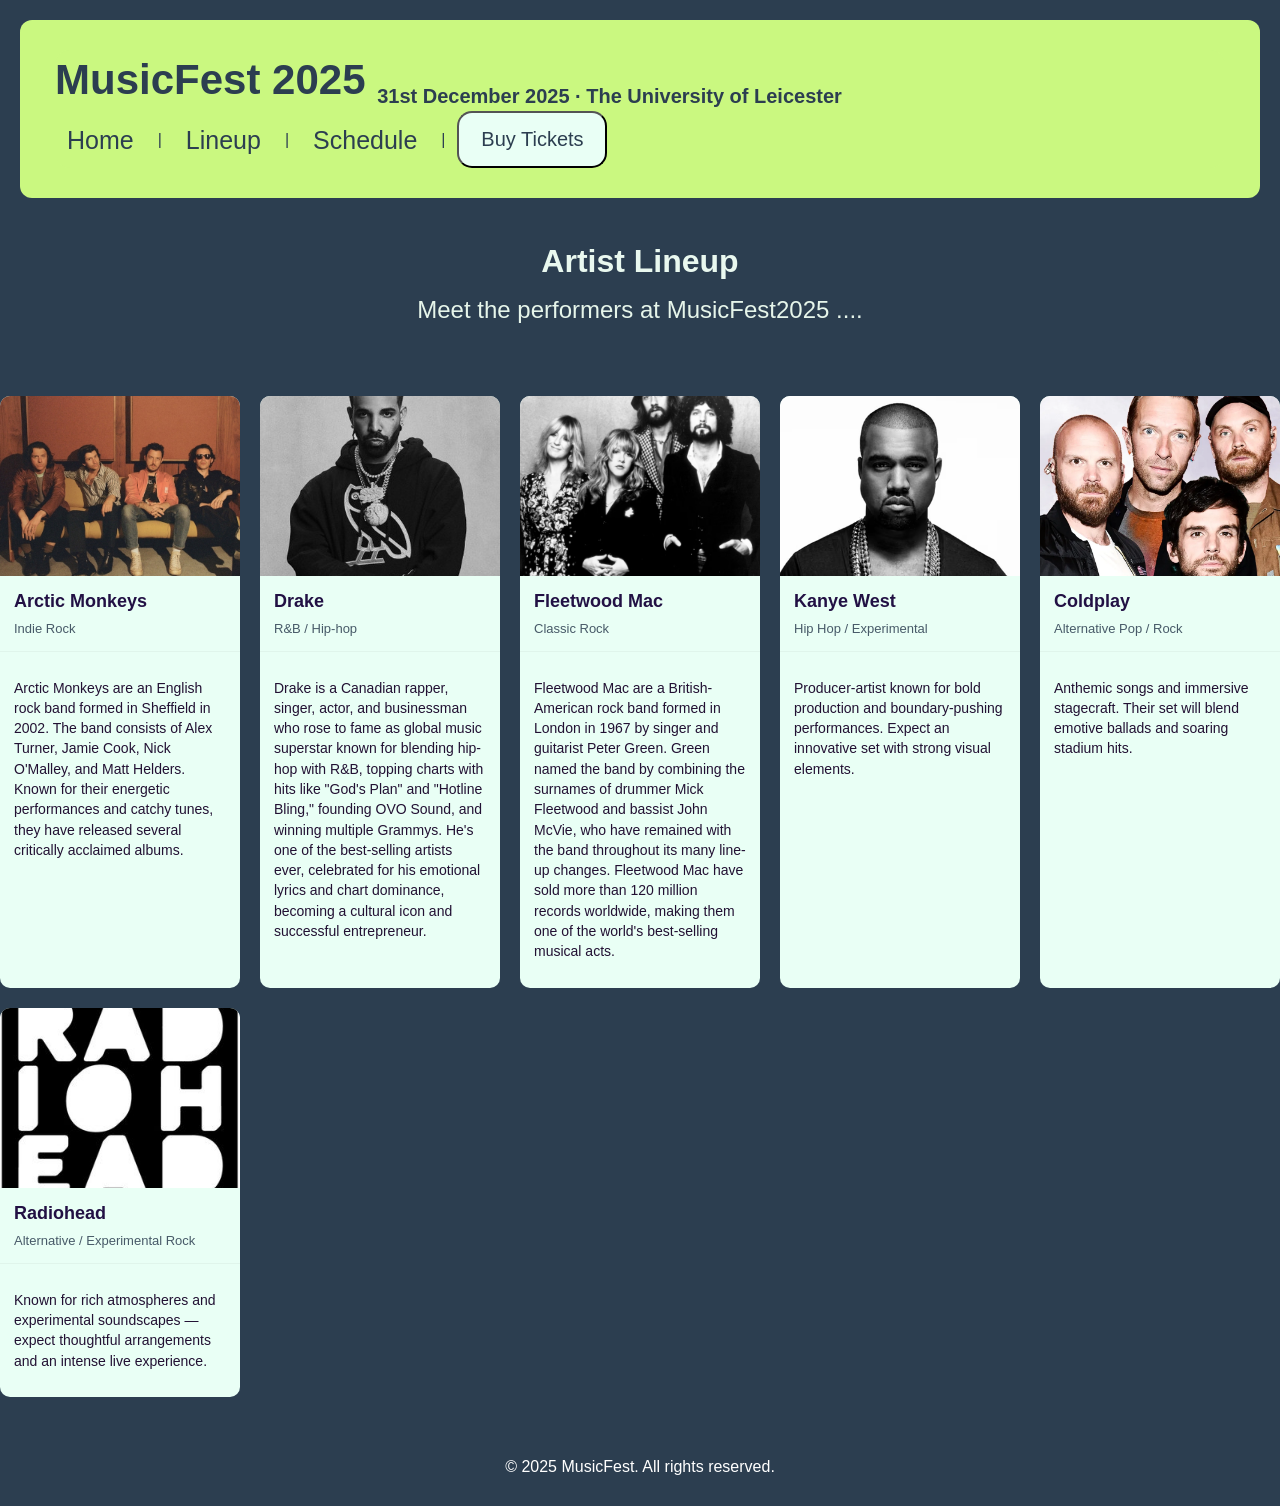
==== Website/lineup.html @ 36ed33a8 "Prepare website for GitHub Pages and showcase it in the README Lowercase the .HTML/.CSS file extensi" ====
<!DOCTYPE html>
<html lang = "en">
<head>
    <meta charset="UTF-8">
    <meta name="viewport" content="width=device-width, initial-scale=1">
    <title> MusicFest - Lineup </title>
    <link rel="stylesheet" href="styles.css">
</head>

<body>
    <header class = "site-header">
        <div class = "topbar">
            <h1 class= "site-title"> MusicFest 2025 <sub style="font-size: 20px;">31st December 2025 · The University of Leicester</sub></h1>
            <nav class = "main-nav">
                <a href="index.html"> Home </a> |
                <a href="lineup.html"> Lineup </a> |
                <a href="schedule.html"> Schedule </a>|
                <button onclick="location.href='tickets.html'"> Buy Tickets </button>
            </nav>
        </div>
    </header>

    <main>
        <section class ="page-intro">
            <h2> Artist Lineup</h2>
            <p> Meet the performers at MusicFest2025 .... </p>
        </section>

        <section class = "lineup-grid">
            <!-- Figure/article/figcaption used for each individual Artist -->
            <article class = "artist-card" id = "artist-arctic-monkeys">
                <figure>
                    <img src="images/arctic_monkeys.jpg" alt="Arctic Monkeys">
                    <figcaption>
                        <h3> Arctic Monkeys </h3>
                        <p class = "genre"> Indie Rock </p>
                    </figcaption>
                </figure>
                    
                <div class = "bio">
                    <p> Arctic Monkeys are an English rock band formed in Sheffield in 2002. The band consists of Alex Turner, Jamie Cook, Nick O'Malley, and Matt Helders. Known for their energetic performances and catchy tunes, they have released several critically acclaimed albums. </p>
                </div>
            </article>
            
            <article class = "artist-card" id = "artist-drake">
                <figure>
                    <img src="images/drake.jpg" alt="Drake">
                    <figcaption>
                        <h3> Drake </h3>
                        <p class = "genre"> R&B / Hip-hop</p>
                    </figcaption>
                </figure>
                    
                <div class = "bio">
                    <p> Drake is a Canadian rapper, singer, actor, and businessman who rose to fame as global music superstar known for blending hip-hop with R&B, topping charts with hits like "God's Plan" and "Hotline Bling," founding OVO Sound, and winning multiple Grammys. He's one of the best-selling artists ever, celebrated for his emotional lyrics and chart dominance, becoming a cultural icon and successful entrepreneur. </p>
                </div>
            </article>

            <article class = "artist-card" id = "artist-fleetwood-mac">
                <figure>
                    <img src="images/fleetwood_mac.jpg" alt="Fleetwood Mac">
                    <figcaption>
                        <h3> Fleetwood Mac</h3>
                        <p class = "genre"> Classic Rock </p>
                    </figcaption>
                </figure>
                    
                <div class = "bio">
                    <p> Fleetwood Mac are a British-American rock band formed in London in 1967 by singer and guitarist Peter Green. Green named the band by combining the surnames of drummer Mick Fleetwood and bassist John McVie, who have remained with the band throughout its many line-up changes. Fleetwood Mac have sold more than 120 million records worldwide, making them one of the world's best-selling musical acts.</p>
                </div>
            </article>

            <article class="artist-card" id="artist-kanye-west">
                <figure>
                    <img src="images/kanye_west.jpg" alt="Kanye West portrait" />
                    <figcaption>
                        <h3>Kanye West</h3>
                        <p class="genre">Hip Hop / Experimental</p>
                    </figcaption>
                </figure>

                <div class="bio">
                  <p>Producer-artist known for bold production and boundary-pushing performances. Expect an innovative set with strong visual elements.</p>
                </div>
            </article>

            <article class="artist-card" id="artist-coldplay">
                <figure>
                    <img src="images/coldplay.jpg" alt="Coldplay live" />
                    <figcaption>
                        <h3>Coldplay</h3>
                        <p class="genre">Alternative Pop / Rock</p>
                    </figcaption>
                </figure>
                
                <div class="bio">
                  <p>Anthemic songs and immersive stagecraft. Their set will blend emotive ballads and soaring stadium hits.</p>
                </div>
              </article>

              <article class="artist-card" id="artist-radiohead">
                <figure>
                    <img src="images/radiohead.jpg" alt="Radiohead on stage" />
                    <figcaption>
                        <h3>Radiohead</h3>
                        <p class="genre">Alternative / Experimental Rock</p>
                    </figcaption>
                </figure>
                
                <div class="bio">
                  <p>Known for rich atmospheres and experimental soundscapes — expect thoughtful arrangements and an intense live experience.</p>
                </div>
              </article>
        </section>
    </main>
    
    <footer>
        <p> &copy; 2025 MusicFest. All rights reserved. </p>
    </footer>

    <script src="script.js"></script>
</body>
</html>
---- Website/styles.css ----
/* ------------- Shared Styles (Across All Pages) -------------- */
html,body{height: 100%;}
body{
    margin: 0;
    font-family: Arial, Helvetica, sans-serif;
    background-color: #2C3E50 ;
    -webkit-font-smoothing: antialiased;
    -moz-osx-font-smoothing: grayscale;
    line-height: 1.45;
}

/*Header Styles*/
.site-header{
    padding: 10px 15px;
    background-color: #caf880;
    border-radius: 12px;
    margin: 20px;
   }

.topbar{
    display: flex;
    justify-content: space-between;
    margin: 20px;
    background-color: #caf880;
    border-radius: 15px;
    flex-wrap: wrap;
    align-items: center;
}

.topbar h1{
    margin: 0;
}
.site-title {
    margin: 0;
    font-size: 42px;
    color: #2C3E50;
  }
.site-title .sub{font-size: 20px; color: #234; }

/* Navigation Styles */
.main-nav{
    display: flex;
    gap: 12px;
    align-items: center;
    color: #2C3E50;
}

.main-nav a{
    color:#2C3E50;
    text-decoration: none;
    font-size: 25px;
    font-family: Arial, sans-serif;
    padding: 8px 12px;
    border-radius: 8px;
    transition: background 0.18s, transform 0.12s;
}
.main-nav a:hover{background:rgba(44,62,80,0.06); transform: translateY(-2px);}
.main-nav a:active{background:(44,62,80,0.12) ; font-weight: 700;}

.topbar button{
    background-color:#E9FFF5;
    color: #2C3E50;
    border-radius: 15px;
    height:auto;
    width: 150px;
    padding: 15px;
    font-size: 20px;
    font-family: Arial, sans-serif;
    margin-right: 10px;
}
/* Page Layout Styles */
.main{
    max-width: 1200px;
    margin: 22px auto;
    padding: 0 18px 60px;
}
.page-intro {
    text-align: center;
    padding: 20px 24px;
    margin-bottom: 32px;
}
.page-intro h2 { margin: 0 0 8px; color: #E9F8EF; font-size: 32px;}
.page-intro p { margin: 0 0 16px; color: #E6F5EA; font-size: 24px}

/* Responsiveness */
@media (max-width: 900px) {
    .topbar { flex-direction: column; align-items: flex-start; gap: 12px; }
    .main-nav { width: 100%; justify-content: flex-start; gap: 8px; flex-wrap: wrap; }
    .artist-card img { height: 200px; }
    form#ticket-form { padding: 14px; }
}

/* Footer Styles */
footer{
    
    color: white;
    text-align: center;
    font-family: Arial, sans-serif;
    padding: 12px 0;
    margin-top: 30px;
}

/* ------------------- Home Page Styles -------------------*/

.main-layout{
    display: flex;
    gap: 20px;
    margin: 25px ;
}

/* All Right Column Styles */

.right-column{flex:1;}

.Artists-Container{
    width : 100%;
    max-width: fit-content;
    height : 910px;
    background-color: #E9FFF5;
    margin: 25px ;
    border-radius: 8px;
}
.Artists-Text{
    font-family: Arial, sans-serif;
    margin: 10px ;
    padding: 10px;
    padding-top: 40px;
    color: #2C3E50;
    font-size: 20px;
}
.Artists-Text h3{font-size: 45px; text-align: center;}

.gallery{
    display: grid;
    grid-template-columns: repeat(3,180px);
    gap: 30px 40px;
    justify-content: center;
    margin-top: 75px;
}

.artist{text-align: center;}
.artist img{
    width: 180px;
    height: 180px;
    object-fit: cover;
    border-radius: 4px;

}
.artist p{text-align: center; margin-top: 10px;}

/* All Left Column Styles */
.left-column{
    flex:2;
    gap: 20px;
    display: flex;
    flex-direction: column;
}

.left-column .Overview-Container, .left-column .Theme-Container, .right-column .Artists-Container{
    width: 95%;
}

iframe{
    flex-shrink: 0;
    padding: 20px;
    height:300px;
    width :300px ;
}

.Overview-Container{
    font-family: Arial, sans-serif;
    width : 100%;
    height : 500px;
    background-color: #1ABC9C;
    margin: 25px;
    display: flex;
    align-items: flex-start;
    gap : 20px;
    border-radius: 8px;
    
}
.Overview-Text{
    font-family: Arial, sans-serif;
    margin-left: 20px;
    flex: 1;
    color: #2C3E50;
    font-size: 18px;
}

.Overview-Text h3{font-size: 32px; margin-left: 20px;}

.Theme-Container{
    font-family: Arial, sans-serif;
    width : auto;
    height : 340px;
    background-color: #1ABC9C;
    margin: 25px ;
    border-radius: 8px;
}

.Theme-Text{
    font-family: Arial, sans-serif;
    margin: 25px ;
    padding: 10px;
    color: #2C3E50;
    font-size: 25px;
    text-align: center;
}

.Theme-Text h3{font-size: 32px; margin-left: 20px;}

/* ---------------------Lineup Page Styles -------------------*/

.lineup-grid {
    display: grid;
    grid-template-columns: repeat(auto-fit, minmax(240px, 1fr));
    gap: 20px;
  }
  .artist-card {
    background: #E9FFF5;
    border-radius: 10px;
    overflow: hidden;
    display: flex;
    flex-direction: column;
    transition: transform 0.18s, box-shadow 0.18s;
  }
  .artist-card:hover { transform: translateY(-6px); box-shadow: 0 10px 20px rgba(0,0,0,0.12); }
  .artist-card figure { margin: 0; }
  .artist-card img {
    width: 100%;
    height: 180px;
    object-fit: cover;
    display: block;
  }
  .artist-card figcaption {
    padding: 12px 14px;
    border-bottom: 1px solid rgba(0,0,0,0.04);
  }
  .artist-card h3 { margin: 0 0 6px; font-size: 18px; color: #214; }
  .artist-card .genre { font-size: 13px; margin: 0; color: #2C3E50; opacity: 0.85; }
  .artist-card .bio { padding: 12px 14px; font-size: 14px; color: #213; }

  /*----------------- Tickets Page Styles ------------------*/

  .form-section {
    max-width: 760px;
    margin: 5%;
    
  }
  form#ticket-form {
    background: #E9FFF5;
    border-radius: 10px;
    padding: 18px;
    display: grid;
    gap: 12px;
    box-shadow: 0 8px 18px rgba(0,0,0,0.06);
    width: 100%;
    margin-left: 35%;
  }

  /*Inputs*/

  label { font-weight: 600; font-size: 14px; color: #163B34; }
  input[type="text"], input[type="email"], input[type="tel"], input[type="number"], select, textarea {
    width: 95%;
    padding: 10px 12px;
    border-radius: 8px;
    border: 1px solid rgba(0,0,0,0.12);
    font-size: 14px;
    background: #fff;
  }
  input:focus, select:focus, textarea:focus {
    outline: 2px solid rgba(27,188,155,0.18);
    border-color: rgba(27,188,155,0.45);
  }
  
  /*Fieldset*/ 

  fieldset { border: none; padding: 0; margin: 0; display: flex; gap: 12px; flex-wrap: wrap; }
  legend { font-weight: 700; margin-bottom: 6px; }
  
  /*Terms*/
  label.terms { display: flex; align-items: center; gap: 8px; font-size: 14px; }
  
  /*Buttons*/
  .form-actions { display: flex; gap: 12px; align-items: center; }
  button[type="submit"], button[type="reset"], .main-nav a.button {
    background: #2C3E50;
    color: #fff;
    padding: 10px 18px;
    border: none;
    border-radius: 10px;
    cursor: pointer;
    font-weight: 700;
    transition: transform 0.12s, opacity 0.12s;
  }
  button[type="reset"] { background: rgba(44,62,80,0.14); color: #142; font-weight: 600; }
  button:hover { transform: translateY(-3px); opacity: 0.98; }
  
  /*Form Messages*/
  #form-messages { padding: 8px 10px; border-radius: 8px; min-height: 32px; font-weight: 700; }
  #form-messages.error { background: #FFE8E8; color: #8E1B1B; }
  #form-messages.success { background: #E9FFF5; color: #0B6A3E; }
  
  .required { color: #B22222; margin-left: 4px; }

  /*--------------- Schedule Page ---------------*/

  .filter-buttons { margin: 10px 0 ; display: flex; gap: 8px; flex-wrap: wrap; margin-left: 5%;  }
  .filter-btn {
    padding: 8px 12px;
    border-radius: 8px;
    border: none;
    background: #E9FFF5;
    cursor: pointer;
    font-weight: 700;
  }
  .filter-btn[aria-selected="true"], .filter-btn:focus { outline: 2px solid rgba(27,188,155,0.18); transform: translateY(-2px);}
  
  .schedule-table {
    width: 90%;
    border-collapse: collapse;
    background: #fff;
    border-radius: 8px;
    overflow: hidden;
    box-shadow: 0 10px 20px rgba(0,0,0,0.06);
    margin-left: 5%;
  }
  .schedule-table thead th {
    background: #caf880;
    text-align: left;
    padding: 12px;
    font-size: 14px;
    color: #2C3E50;
  }
  .schedule-table tbody td {
    padding: 12px;
    border-top: 1px solid rgba(0,0,0,0.06);
    color: #233;
  }
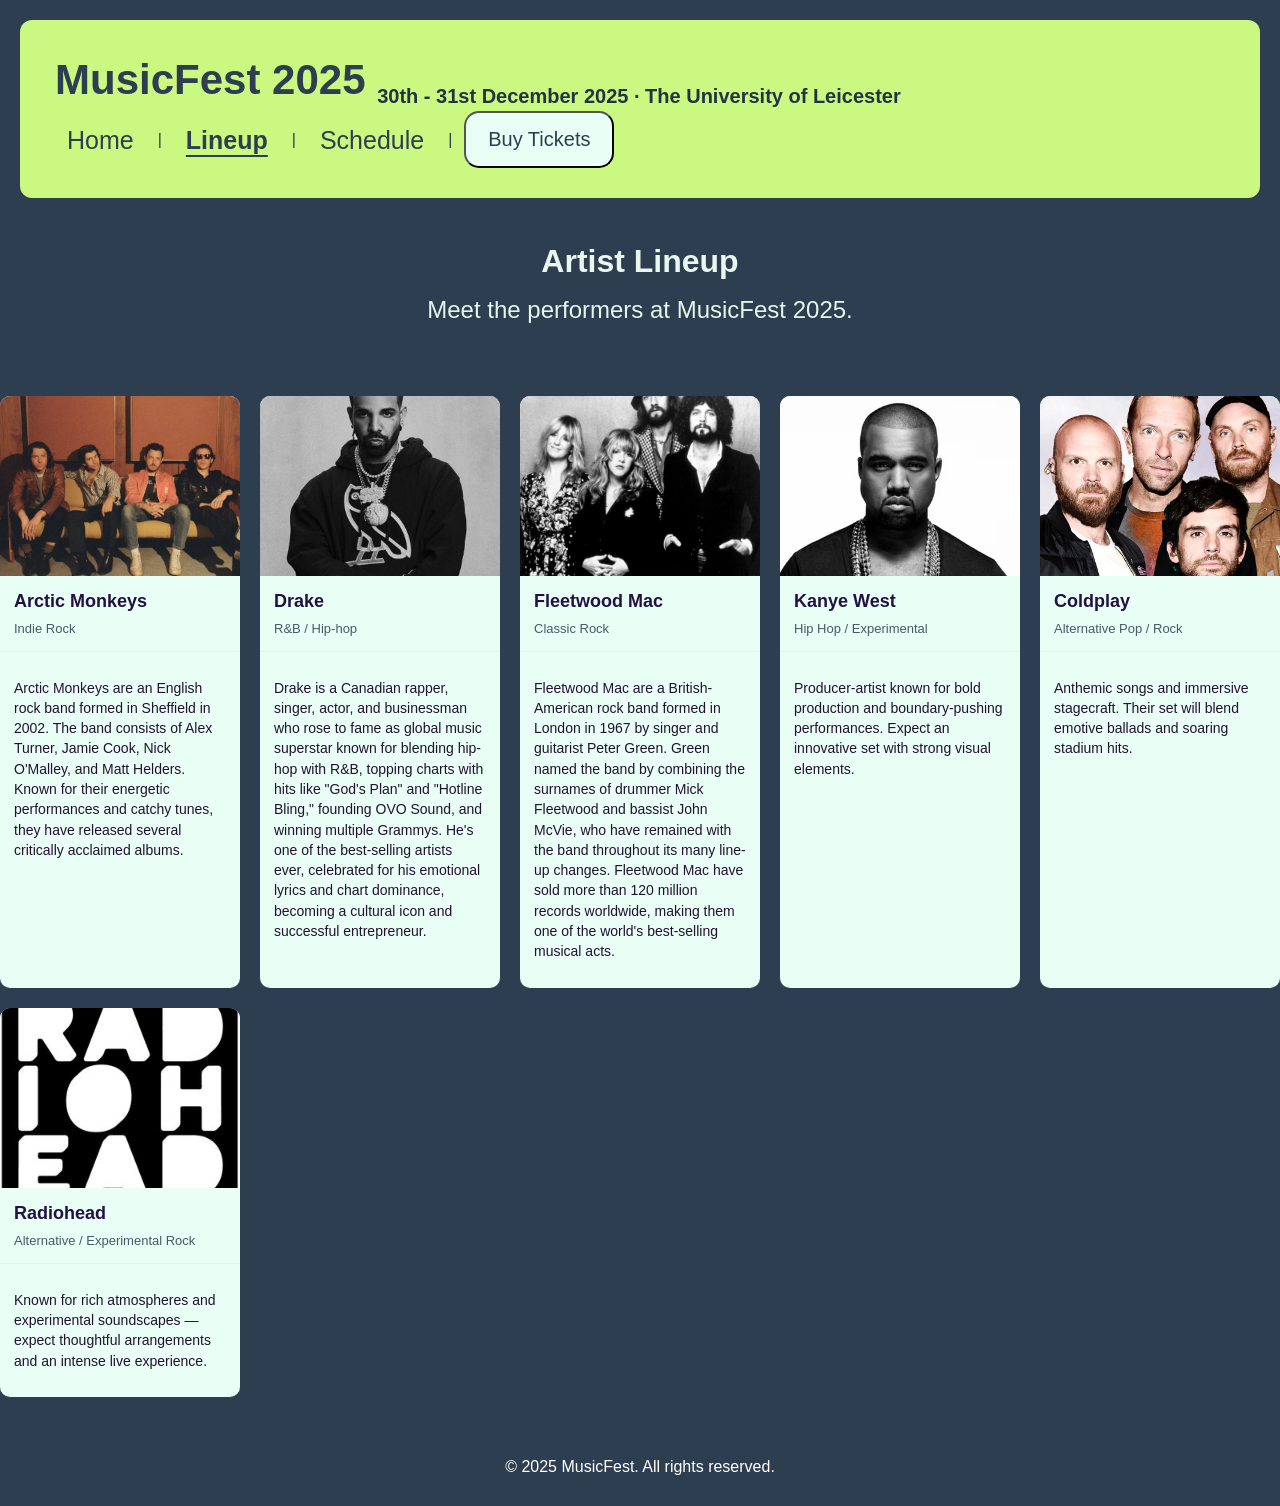
==== commit 7dd4817f: "Fix layout and HTML bugs, add mobile layout and HTML validation CI - Schedule: Day 1 rows used a non" ====
--- a/Website/lineup.html
+++ b/Website/lineup.html
@@ -3,6 +3,7 @@
 <head>
     <meta charset="UTF-8">
     <meta name="viewport" content="width=device-width, initial-scale=1">
+    <meta name="description" content="Meet the artists performing at MusicFest 2025.">
     <title> MusicFest - Lineup </title>
     <link rel="stylesheet" href="styles.css">
 </head>
@@ -10,10 +11,10 @@
 <body>
     <header class = "site-header">
         <div class = "topbar">
-            <h1 class= "site-title"> MusicFest 2025 <sub style="font-size: 20px;">31st December 2025 · The University of Leicester</sub></h1>
+            <h1 class= "site-title"> MusicFest 2025 <sub class = "sub">30th - 31st December 2025 · The University of Leicester</sub></h1>
             <nav class = "main-nav">
                 <a href="index.html"> Home </a> |
-                <a href="lineup.html"> Lineup </a> |
+                <a href="lineup.html" aria-current="page"> Lineup </a> |
                 <a href="schedule.html"> Schedule </a>|
                 <button onclick="location.href='tickets.html'"> Buy Tickets </button>
             </nav>
@@ -23,7 +24,7 @@
     <main>
         <section class ="page-intro">
             <h2> Artist Lineup</h2>
-            <p> Meet the performers at MusicFest2025 .... </p>
+            <p> Meet the performers at MusicFest 2025. </p>
         </section>
 
         <section class = "lineup-grid">
--- a/Website/styles.css
+++ b/Website/styles.css
@@ -1,4 +1,5 @@
 /* ------------- Shared Styles (Across All Pages) -------------- */
+*, *::before, *::after{box-sizing: border-box;}
 html,body{height: 100%;}
 body{
     margin: 0;
@@ -55,7 +56,8 @@
     transition: background 0.18s, transform 0.12s;
 }
 .main-nav a:hover{background:rgba(44,62,80,0.06); transform: translateY(-2px);}
-.main-nav a:active{background:(44,62,80,0.12) ; font-weight: 700;}
+.main-nav a:active{background:rgba(44,62,80,0.12); font-weight: 700;}
+.main-nav a[aria-current="page"]{font-weight: 700; text-decoration: underline; text-underline-offset: 6px;}
 
 .topbar button{
     background-color:#E9FFF5;
@@ -115,7 +117,7 @@
 .Artists-Container{
     width : 100%;
     max-width: fit-content;
-    height : 910px;
+    min-height : 910px;
     background-color: #E9FFF5;
     margin: 25px ;
     border-radius: 8px;
@@ -150,6 +152,7 @@
 
 /* All Left Column Styles */
 .left-column{
+    min-width: 0;
     flex:2;
     gap: 20px;
     display: flex;
@@ -157,11 +160,13 @@
 }
 
 .left-column .Overview-Container, .left-column .Theme-Container, .right-column .Artists-Container{
-    width: 95%;
+    width: auto;
 }
 
 iframe{
-    flex-shrink: 0;
+    max-width: 100%;
+    flex-shrink: 1;
+    min-width: 0;
     padding: 20px;
     height:300px;
     width :300px ;
@@ -170,7 +175,7 @@
 .Overview-Container{
     font-family: Arial, sans-serif;
     width : 100%;
-    height : 500px;
+    min-height : 500px;
     background-color: #1ABC9C;
     margin: 25px;
     display: flex;
@@ -192,7 +197,7 @@
 .Theme-Container{
     font-family: Arial, sans-serif;
     width : auto;
-    height : 340px;
+    min-height : 340px;
     background-color: #1ABC9C;
     margin: 25px ;
     border-radius: 8px;
@@ -244,8 +249,8 @@
 
   .form-section {
     max-width: 760px;
-    margin: 5%;
-    
+    margin: 0 auto 40px;
+    padding: 0 16px;
   }
   form#ticket-form {
     background: #E9FFF5;
@@ -255,7 +260,6 @@
     gap: 12px;
     box-shadow: 0 8px 18px rgba(0,0,0,0.06);
     width: 100%;
-    margin-left: 35%;
   }
 
   /*Inputs*/
@@ -338,4 +342,20 @@
     border-top: 1px solid rgba(0,0,0,0.06);
     color: #233;
   }
-  
+
+/* Small screens: stack the home page columns (kept last so it overrides the page styles above) */
+@media (max-width: 900px) {
+    .site-title { font-size: 32px; }
+    .site-title .sub { display: block; font-size: 16px; margin-top: 6px; }
+    .main-nav a { font-size: 20px; }
+    .main-layout { flex-direction: column; margin: 12px; }
+    .Artists-Container, .Overview-Container, .Theme-Container { margin: 12px 0; min-height: 0; }
+    .Artists-Container { max-width: none; }
+    .gallery { grid-template-columns: repeat(auto-fit, minmax(130px, 1fr)); gap: 20px; margin-top: 24px; }
+    .artist img { width: 100%; height: auto; aspect-ratio: 1; }
+    .Overview-Container { flex-direction: column; }
+    iframe { width: 100%; }
+    .Theme-Text { margin: 12px; font-size: 20px; }
+    .Artists-Text h3 { font-size: 32px; }
+    .schedule-section { overflow-x: auto; }
+}
